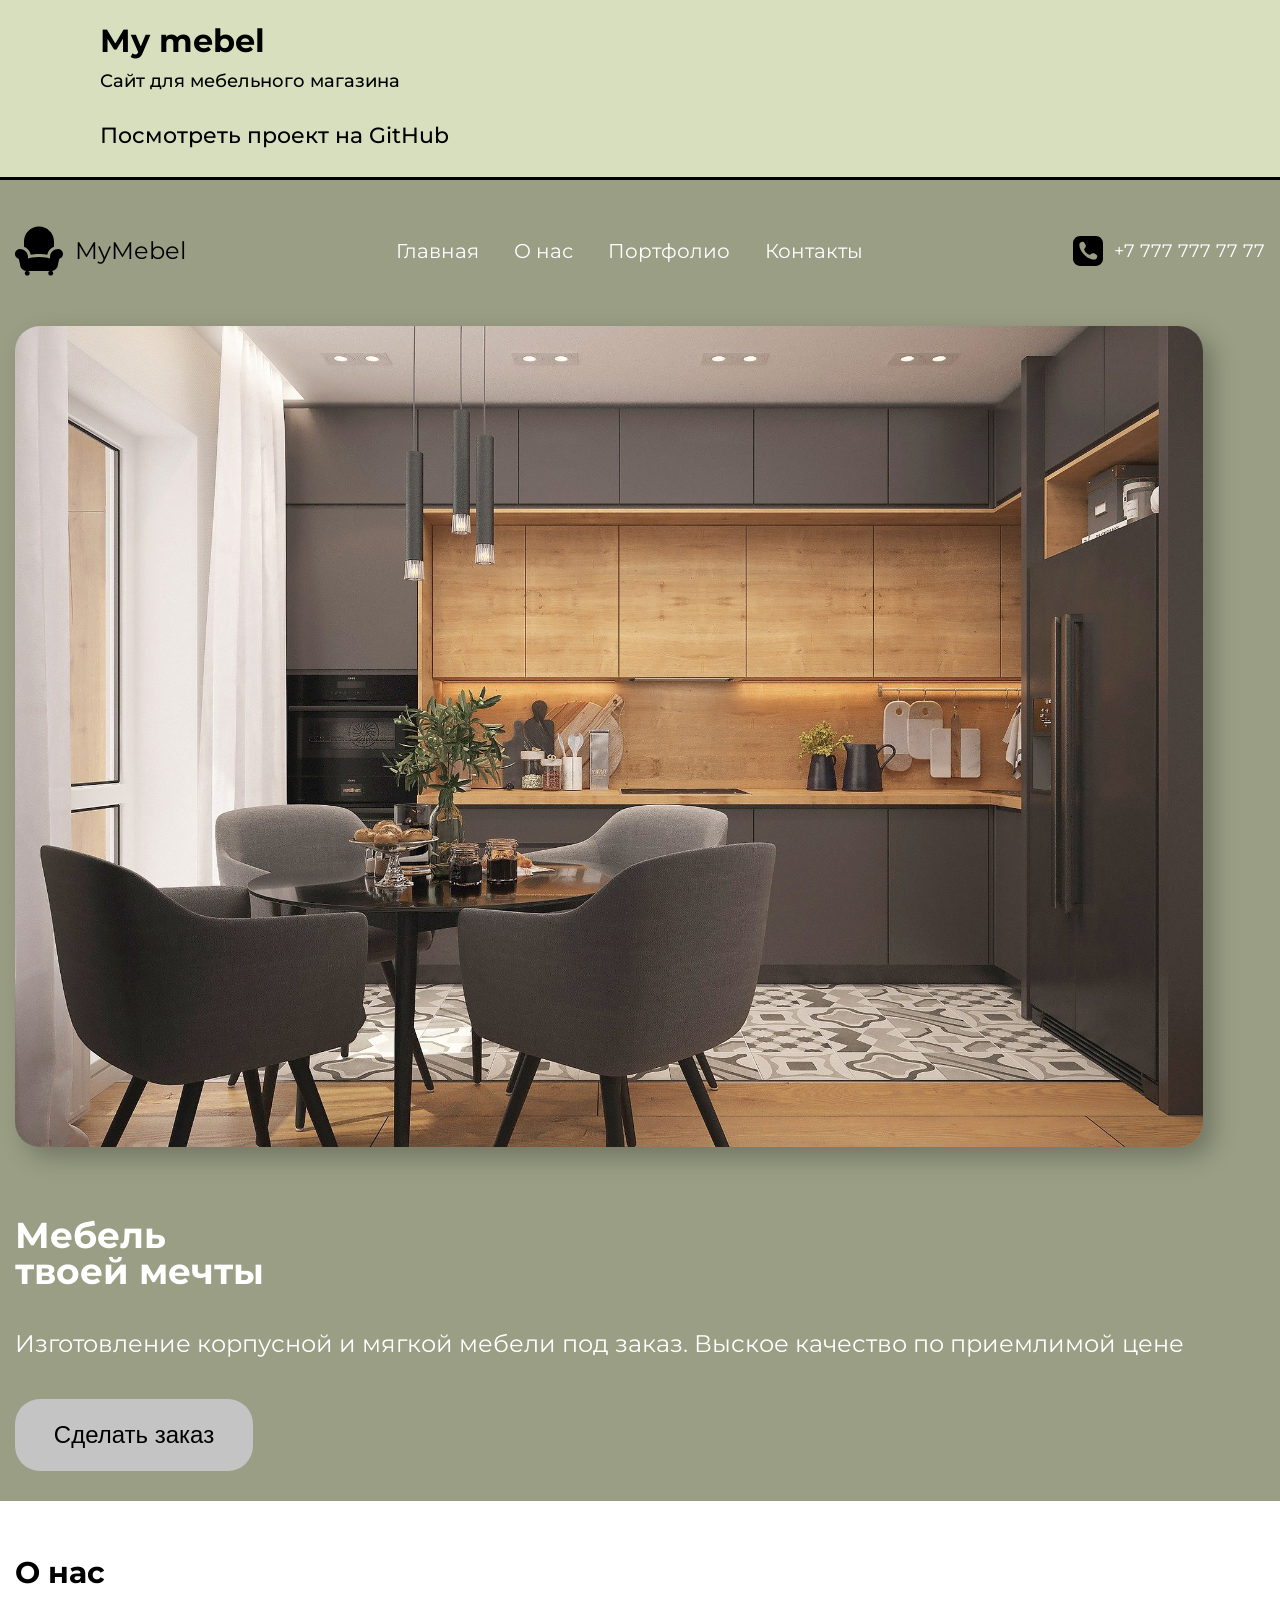
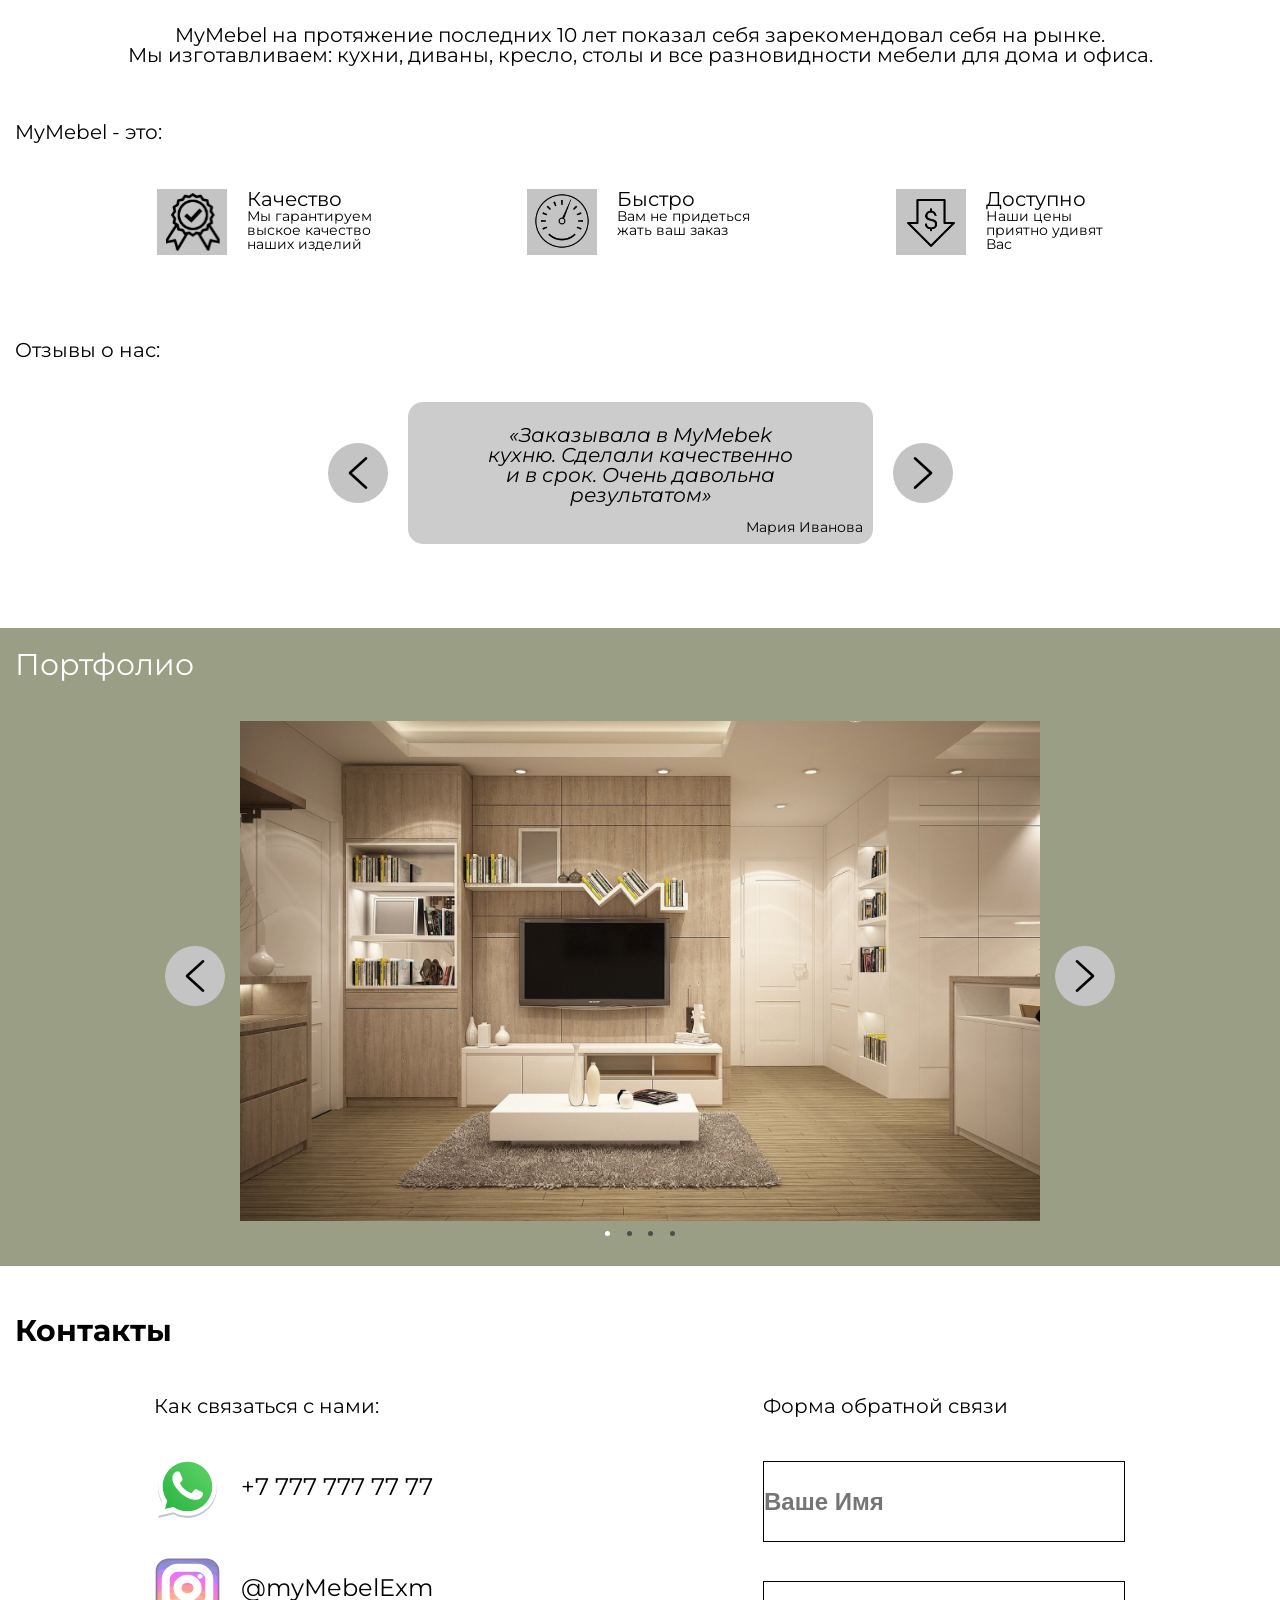
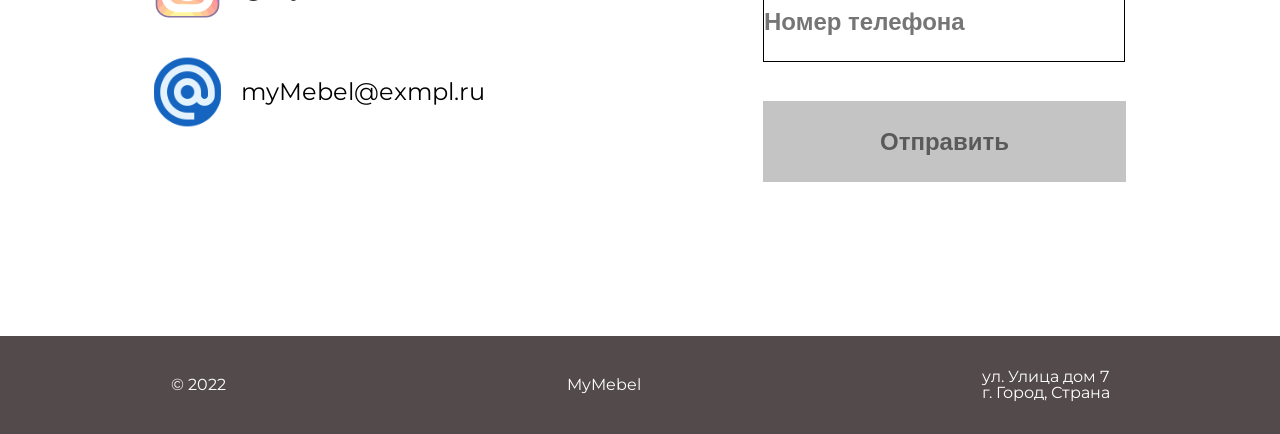
==== projects/mymebel/index.html @ f695c271 "feat main and portfolio pages" ====
<!DOCTYPE html>
<html lang="en">
<head>
  <link rel="preconnect" href="https://fonts.googleapis.com">
  <link rel="preconnect" href="https://fonts.gstatic.com" crossorigin>
  <link href="https://fonts.googleapis.com/css2?family=Montserrat:ital,wght@0,100..900;1,100..900&display=swap" rel="stylesheet">
  <meta charset="UTF-8">
  <meta name="viewport" content="width=device-width, initial-scale=1.0">
  <link rel="stylesheet" href="style.css">
  <link rel="stylesheet" href="../title-style.css">
  <title>Document</title>
</head>
<body>
  <div class="info-block">
    <div class="title-info-block">My mebel</div>
    <div class="description-info-block">Сайт для мебельного магазина</div>
    <div class="github-link">Посмотреть проект на GitHub</div>
  </div>
    <header class="header">
        <div class="container header-container">
            <div class="label">
                <div class="label-icon">
                    <img class="label-img" src="src/images/label-icon.svg" alt="label-icon">
                </div>
                <div class="label-text">MyMebel</div>
            </div>
            <div class="menu">
                <ul class="menu-list">
                    <li class="menu-item"><a class="menu-link" href="#main-page">Главная</a></li>
                    <li class="menu-item"><a class="menu-link" href="#about-page">О нас</a></li>
                    <li class="menu-item"><a class="menu-link" href="#portfolio-page">Портфолио</a></li>
                    <li class="menu-item"><a class="menu-link" href="#contacts-page">Контакты</a></li>
                    <li class="menu-item menu-item-nomer" >
                      <div class="contact-icon">
                      <img src="src/images/phone.svg" alt="phone-icon">
                      </div>
                      <div class="phone-nomber">+7 777 777 77 77</div>
                    </li>
                </ul>
            </div>
            <div class="contact-block">
                <div class="contact-icon">
                    <img src="src/images/phone.svg" alt="phone-icon">
                </div>
                <div class="phone-nomber">+7 777 777 77 77</div>
            </div>
            <div class="burger-menu">
              <span></span>
            </div>
        </div>
    </header>
    <main class="main">
        <section id="main-page"class="main-page">
            <div class="container main-page-container">
                <div class="main-page-info">
                    <h1 class="main-page-title"> Мебель <br>твоей мечты</h1>
                    <p class="main-page-text">Изготовление корпусной и мягкой мебели под заказ. Выское качество по приемлимой цене</p>
                    <button class="main-page-button">Сделать заказ</button>
                </div>
                <div class="main-page-image-block">
                    <img src="src/images/kitchenroom.jfif" alt="kitchenroom" class="main-page-image">
                </div>
            </div>    
        </section>
        <section id="about-page"class="about-page">
            <div class="container about-page-container">
                <div class="about-page-block">
                    <h2 class="about-page-title page-title">О нас</h2>
                    <p class="about-page-text">MyMebel на протяжение последних 10 лет показал себя  зарекомендовал себя на рынке. 
                        <br>Мы изготавливаем: кухни, диваны, кресло, столы и все разновидности мебели для дома и офиса. </p>
                </div>
            
                <div class="mymebel-block">
                    <h3 class="mymebel-info-title page-subtitle">MyMebel - это:</h3>
                    <div class="mymebel-info-text">
                        <div class="mymebel-info-quality">
                            <div class="mymebel-icon"><img src="src/images/icon-quality.svg" alt="quality-icon"></div>
                            <div class="quality-info">
                                <h3 class="page-subtitle">Качество</h3>
                                <p class="mymebel-text">Мы гарантируем выское качество наших изделий</p>
                            </div>
                        </div>
                        <div class="mymebel-info-speed">
                            <div class="mymebel-icon"><img src="src/images/icon-speed.svg" alt="speed-icon"></div>
                            <div class="speed-info">
                                <h3 class="page-subtitle">Быстро</h3>
                                <p class="mymebel-text">Вам не придеться жать ваш заказ</p>
                            </div>
                        </div>
                        <div class="mymebel-info-price">
                            <div class="mymebel-icon"><img src="src/images/icon-price.svg" alt="price-icon"></div>
                            <div class="price-info">
                                <h3 class="page-subtitle">Доступно</h3>
                                <p class="mymebel-text">Наши цены приятно удивят Вас</p>
                            </div>
                        </div>
                    </div>
                </div>
                <div class="reviews-block">
                    <h3 class="page-subtitle">Отзывы о нас:</h3>
                    <div class="reviews-info">
                      <div class="arrow arrow-left-reviews">
                        <img class="arrow-img arrow-img-left" src="src/images/arrow.svg" alt="arrow">
                      </div>
                        <div class="reviews active-review">  
                            <p class="reviews-text">«Заказывала в MyMebek кухню. Сделали качественно и в срок. Очень давольна результатом»</p>
                            <p class="reviews-author mymebel-title">Мария Иванова</p>
                        </div>
                        <div class="reviews ">  
                          <p class="reviews-text">«Очень доволен качеством мебели. Помогли с выбором, сделали дизайн проект.»</p>
                          <p class="reviews-author mymebel-title">Алихан Алимов</p>
                        </div>
                        <div class="reviews">  
                          <p class="reviews-text">«Заказала кухню в этой компании. Качетво отличное.Быстро изготовили и установили.»</p>
                          <p class="reviews-author mymebel-title">Светлана Петрова</p>
                        </div>
                        <div class="arrow arrow-right-reviews">
                          <img class="arrow-img arrow-img-right " src="src/images/arrow.svg" alt="arrow">
                        </div>
                    </div>
                </div>
            </div>
        </section>
        <section id="portfolio-page" class="portfolio-page">
          <div class="container portfolio-page-container">
            <h3 class="portfolio-title">Портфолио</h3>
              <div class="slader-wrapper-portfolio">
                <div class="arrow arrow-left-portfolio">
                  <img class="arrow-img arrow-img-left" src="src/images/arrow.svg" alt="arrow">
                </div>
                <div class="slader-images-portfolio">
                  <img class="portfolio-img active" src="src/images/portfolio-1.jpg" alt="portfolio">
                  <img class="portfolio-img" src="src/images/portfolio-2.jpg" alt="portfolio">
                  <img class="portfolio-img" src="src/images/portfolio-3.jpg" alt="portfolio">
                  <img class="portfolio-img" src="src/images/portfolio-4.jpg" alt="portfolio">
                </div>
                <div class="arrow arrow-right-portfolio">
                  <img class="arrow-img arrow-img-right" src="src/images/arrow.svg" alt="arrow">
                </div>
              </div>
              <div class="slider-dots">
                <div class="dot active-dot"></div>
                <div class="dot"></div>
                <div class="dot"></div>
                <div class="dot"></div>
              </div>
          </div>
        </section>
        <section id="contacts-page"class="contacts-page">
            <div class="container contacts-page-container">
                <h2 class="contacts-page-title page-title">Контакты</h2>
                <div class="contacts-block">
                    <div class="messenger">
                        <h3 class="page-subtitle">Как связаться с нами: </h3>
                        <a target="_blank" href="https://wa.me/77777777777?" class="messenger-block">
                            <img class="messenger-icon" src="src/images/whatsapp.svg" alt="whatsapp-icon">
                            <span class="messenger-text">+7 777 777 77 77</span>
                        </a>
                        <a target="_blank" href="https://www.instagram.com/myMebelExm" class="messenger-block">
                            <img class="messenger-icon" src="src/images/inst.svg" alt="inst-icon">
                            <span class="messenger-text">@myMebelExm</span>
                        </a>
                        <a target="_blank" href="mailto:myMebel@exmpl.ru" class="messenger-block">
                            <img class="messenger-icon" src="src/images/mail.svg" alt="mail-icon">
                            <span class="messenger-text">myMebel@exmpl.ru</span>
                        </a>
                    </div>
                    <div class="feedback-block">
                        <h3 class="page-subtitle">Форма обратной связи</h3>
                        <form class="feedback-form" name="feedback" >
                           <input name="nameinput" class="input-feedback" type="text" placeholder="Ваше Имя">
                           <input name="phoneinput" class="input-feedback" type="text" placeholder="Номер телефона">
                           <button name="submit" class="button-feedback" type="submit">Отправить</button>
                        </form>
                    </div>
                </div>
            </div>
        </section>
    </main>
    <footer class="footer">
        <div class="footer-text">© 2022</div>
        <div class="footer-text">MyMebel</div>
        <div class="footer-text">ул. Улица дом 7<br>г. Город, Страна</div>
    </footer>
    <script src="script.js"></script>
</body>
</html>
---- projects/mymebel/style.css ----
*{padding: 0;margin: 0;border: 0;}
*,*:before,*:after{-moz-box-sizing: border-box;-webkit-box-sizing: border-box;box-sizing: border-box;}
:focus,:active{outline: none;}
a:focus,a:active{outline: none;}
nav,footer,header,aside{display: block;}
html,body{height:100%;width:100%;font-size:100%; min-width: $minwidth; line-height:1;font-size:14px; font-family:$fontfamily; -ms-reviews-text-size-adjust:100%;-moz-text-size-adjust:100%;-webkit-text-size-adjust:100%;}
input,button,textarea{font-family:$fontfamily;}
input::-ms-clear{display: none;}
button{cursor: pointer;}
button::-moz-focus-inner{padding:0;border:0;}
a,a:visited{text-decoration: none;}
a:hover{text-decoration: none;}
ul li{list-style: none;}
img{vertical-align: top;}
h1,h2,h3,h4,h5,h6{font-size:inherit;font-weight: inherit;}

/* Обнуление стилей*/

body{
  font-family: "Montserrat", sans-serif;
}

.header{
  background-color: #999E84;
}

.container{
  max-width: 1200px;
  padding: 0 15px;
  margin: 0 auto;
}

.header-container{
  padding-top: 46px;
  display: flex;
  align-items: center;  
  justify-content: space-between;
}

.label{
  display: flex;
  align-items: center;  
}

.label-icon{
  margin-right: 12px;
}

.label-text{
  font-size: 24px;
}

.menu{
  width: 467px;
}

.menu-list{
  display: flex;
  justify-content: space-between;    
}

.menu-link{
  color: #FFFFFF;
  font-size: 20px;
  font-weight: 400;
}

.contact-block{
  display: flex;
  align-items: center; 
}

.contact-icon{
  margin-right: 11px;
}

.phone-nomber{
  color: #FFFFFF;
  font-size: 18px; 
  white-space: nowrap;
}

.main-page{
  background-color: #999E84;
  padding-top: 103px;
  height: 100vh;
}

.main-page-container{
  display: flex;
  justify-content: space-between;
}

.main-page-info{
  flex: 0 1 366;
  

}

.main-page-title{
  font-size: 36px;
  font-weight: 700;
  color: #FFFFFF;
  padding-bottom: 43px;
}

.main-page-text{
  font-size: 24px;
  font-weight: 400;
  color: #FFFFFF;
  padding-bottom: 43px;
}

.main-page-button{
  height: 72px;
  width: 238px;
  border-radius: 25px;
  background-color: #C4C4C4;
  font-size: 24px;
  font-weight: 400;
}
    

.main-page-image{
  height: 502px;
  width: 695px;
  border-radius: 25px;  
  box-shadow: 10px 10px 25px 0px #00000040;
}

.about-page-container{
  padding-top: 57px;
}

.page-title{
  font-size: 30px;
  font-weight: 700;   
}

.about-page-title{
  padding-bottom: 37px;
}

.about-page-text{
  font-size: 20px;
  font-weight: 400;
  text-align: center;
  padding-bottom: 57px;
}

.mymebel-info-title{
  padding-bottom: 47px;
}
.page-subtitle{
  font-size: 20px;
  font-weight: 400;
}

.mymebel-text{
  font-size: 14px;
  font-weight: 400;
  width: 137px;
}

.mymebel-info-text{
  display: flex;
  justify-content: space-evenly;
  padding-bottom: 85px;
}

.mymebel-info-quality{
  display: flex;
}   

.mymebel-icon{
  padding-right: 20px;
}

.mymebel-info-speed{
  display: flex;
} 

.mymebel-info-price{
  display: flex;
} 

.reviews-info{
  display: flex;
  justify-content: center;
  align-items: center;
  padding-top: 42px;
  padding-bottom: 84px;
}

.reviews{
  width: 465px;
  height: 142px;
  border-radius: 15px;
  background-color: #C4C4C4DB;
  margin: 0 35px 0 35px;
  display: none;
  flex-direction: column;
  justify-content: space-between;
  margin: 0 20px;
} 
 .active-review{
  display: flex;
 }

.reviews-text{
  width: 308px;
  font-size: 20px;
  font-style: italic;
  font-weight: 400;
  text-align: center;
  margin: 23px 78px 0 79px;
}

.reviews-author{
  padding: 0 10px 10px 0;
  text-align: right;
}

.portfolio-page{
  background-color: #999E84;
}

.portfolio-title{
  padding: 22px 0 41px 0;
  font-size: 30px;
  font-weight: 400;
  color: #FFFFFF;
}

.contacts-page-title{
  margin:50px 0;
}

.contacts-block{
  display: flex;
  justify-content: space-around;
  padding-bottom: 154px;
}

.messenger-block{
  display: flex;
  align-items: center;
  margin-top: 37px;
}

.messenger-block:first-child {
  margin-top: 31px;
} 
    
.messenger-text{
  font-size: 24px;
  font-weight: 400;
  padding-left: 20px;
  color: #000000;
}

.messenger-icon{
  width: 67px;
  height: auto;
}

.feedback-form{
  display: flex;
  flex-direction: column;
    
}

.input-feedback{
  width: 362px;
  height: 81px;
  border: 1px solid #000000;
  margin-bottom: 39px;
  font-size: 24px;
  font-weight: 700;
  color: #000000;
}

.input-feedback:first-child{
  margin-top: 45px;
}

.input-feedback::placeholder{
  font-size: 24px;
  font-weight: 700;
  color: #0000008A;
}

.button-feedback{
  width: 363px;
  height: 81px;
  background-color: #C4C4C4;
  font-size: 24px;
  font-weight: 700;
  color: #0000008A;
}

.footer{
  height: 98px;
  display: flex;
  justify-content: space-around;
  align-items: center;
  background-color: #534B4B;
}

.footer-text{
  font-size: 16px;
  font-weight: 400;
  color: #FFFFFF;
}

.burger-menu{
  display: none;
}

.portfolio-img{
  display: none;
  width: 100%;
  height: 100%;
  object-fit: cover;

}

.portfolio-img.active{
  display: block;
}

.slader-wrapper-portfolio{
  display: flex;
  align-items: center;
  justify-content: center; 
}

.slader-images-portfolio{
  width: 800px;
  height: 500px;
  overflow: hidden;
  margin: 0 15px 10px 15px;
}

.arrow{
  width: 60px;
  height: 60px;
  border-radius: 50%;
  background-color: #C4C4C4;
  display: flex;
  align-items: center;
  justify-content: center; 
}

.arrow-img-right{
  transform: rotate(180deg);
}

.slider-dots{
  margin: 0 auto;
  display: flex;
  justify-content: space-between;
  width: 70px;
  padding-bottom: 30px;
}

.dot{
  width: 5px;
  height: 5px;
  border-radius: 50%;
  background-color: #534B4B;
}

.active-dot{
  background-color: white;
}

.menu-item-nomer{
  display: none;
}

@media (max-width: 1300px){
  .container{
    max-width: 100%;
  }

  .main-page-container{
    flex-wrap: wrap-reverse;
  }

  .main-page-image-block{
    width: 100vw;
    margin-bottom: 70px;
  }

  .main-page-image{
    width: 95%;
    height: auto;
  }

  .main-page{
    padding-top: 50px;
    height: auto;
  }

  .main-page-button{
    margin-bottom: 30px;
  }
}

@media(max-width: 1000px){
  .slader-images-portfolio{
    width: 600px;
    height: 375px;
  }
}

@media (max-width: 850px){
  .header-container{
    padding-top: 15px;
  }

  .mymebel-info-text{
    flex-direction: column;
  }

  .mymebel-icon{
    margin-bottom: 10px;
  }

  .mymebel-text{
    width: auto;
  }
}

@media (max-width: 750px){
  .contacts-block{
    flex-direction: column;
  }

  .messenger{
    margin-bottom: 30px;
  }

  .input-feedback:first-child{
    margin-top: 25px;
  }

  .slader-images-portfolio{
    width: 400px;
    height: 250px;
  }

  .arrow{
    width: 30px;
    height: 30px;
  }

  .arrow-img{
    width: 20px;
    height: auto;
  }

}

@media(max-width: 540px){
  .slader-images-portfolio{
    width: 300px;
    height: 180px;
  }
  .input-feedback,.button-feedback{
    width: 280px;
    height: 60px;
  }
} 

@media (max-width: 650px){
  .reviews-text{
    font-size: 14px;
    width: 100%;
    text-align: left;
    margin: 0;
    padding: 10px;
  }

  .reviews-author{
    font-size: 10px;
  }

  .reviews{
    width: 70%;
    height: auto;
  }

  .label-img{
    width: 30px;
    height: auto;
  }

  .label-text{
    font-size: 18px;
  }
}

@media (max-width: 400px){
  .slader-images-portfolio{
    width: 240px;
    height: 150px;
  }

  .main-page-title{
    font-size: 30px;
    padding-bottom: 15px;
  }

  .main-page-text{
    font-size: 18px;
    width: auto;
  }
    
  .main-page-button{
    height: 60px;
    width: 150px;
    font-size: 18px;
  }

  .page-title{
    font-size: 24px;
  }

  .about-page-text{
    font-size: 14px;
  }
  .messenger-text,.input-feedback::placeholder,.button-feedback{
    font-size: 18px;
  }

   .contact-block{
    display: none;
  }
  .menu-item-nomer{
    display: flex;
    align-items: center ;
  }
}


@media (max-width: 350px){
  .messenger-text{
    font-size: 16px;
  }
}

@media (max-width:300px){
  .footer{
    flex-direction: column;
    align-items: flex-start;
    padding-left: 30px;
  }
}

@media (max-width: 950px){
  .menu-list{
    flex-direction: column;
    height: 100vh;
    width: 100%;
    background-color: #999E84;
    position: absolute;
    top: -100vh;
    left: 0;
    justify-content: start;
    padding: 20px;
    transition: top 0.5s ease;
  }

  .menu-link{
    font-size: 28px;
  }

  .menu-item{
    padding-bottom: 10px;
  }

  .active{
    top: 0;
  }

  .burger-menu{
    margin-left: 30px;
    display: flex;
    width: 40px;
    height: 30px;
    position: relative;
    align-items: center;
    flex: 0 0 40px;
    
  }

  .burger-menu span{
    display: block;
    width: 100%;
    height: 3px;
    background-color: #000000;
    
  }

  .burger-menu::after,.burger-menu::before{
    content: '';
    position: absolute;
    width: 100%;
    height: 3px;
    background-color: #000000;  
  }

  .burger-menu::after{
    top: 0;
  }

  .burger-menu::before{
    bottom: 0;
  }

  .burger-menu.open span{
    display: none;
  }

  .burger-menu.open::after{
    top:13px;
    transform: rotate(45deg);
  }

  .burger-menu.open::before{
    bottom: 13px;
    transform: rotate(-45deg);
  }
  
  .disabled-scroll{
    overflow: hidden;
 }
}
---- projects/title-style.css ----
.info-block{
  height: 180px;
  background-color: #d8dfbe;
  border-bottom: 3px solid #000000;
}

.title-info-block{
  font-size: 32px;
  font-weight: 700;
  padding: 25px 0 15px 100px;
}

.description-info-block{
  font-size: 18px;
  font-weight: 500;
  padding-left: 100px;
  padding-bottom: 35px;
}

.github-link{
  font-size: 22px;
  font-weight: 500;
  padding-left: 100px;
  color: #000000;
}

.github-link:hover{
  color: #5c6244;
}
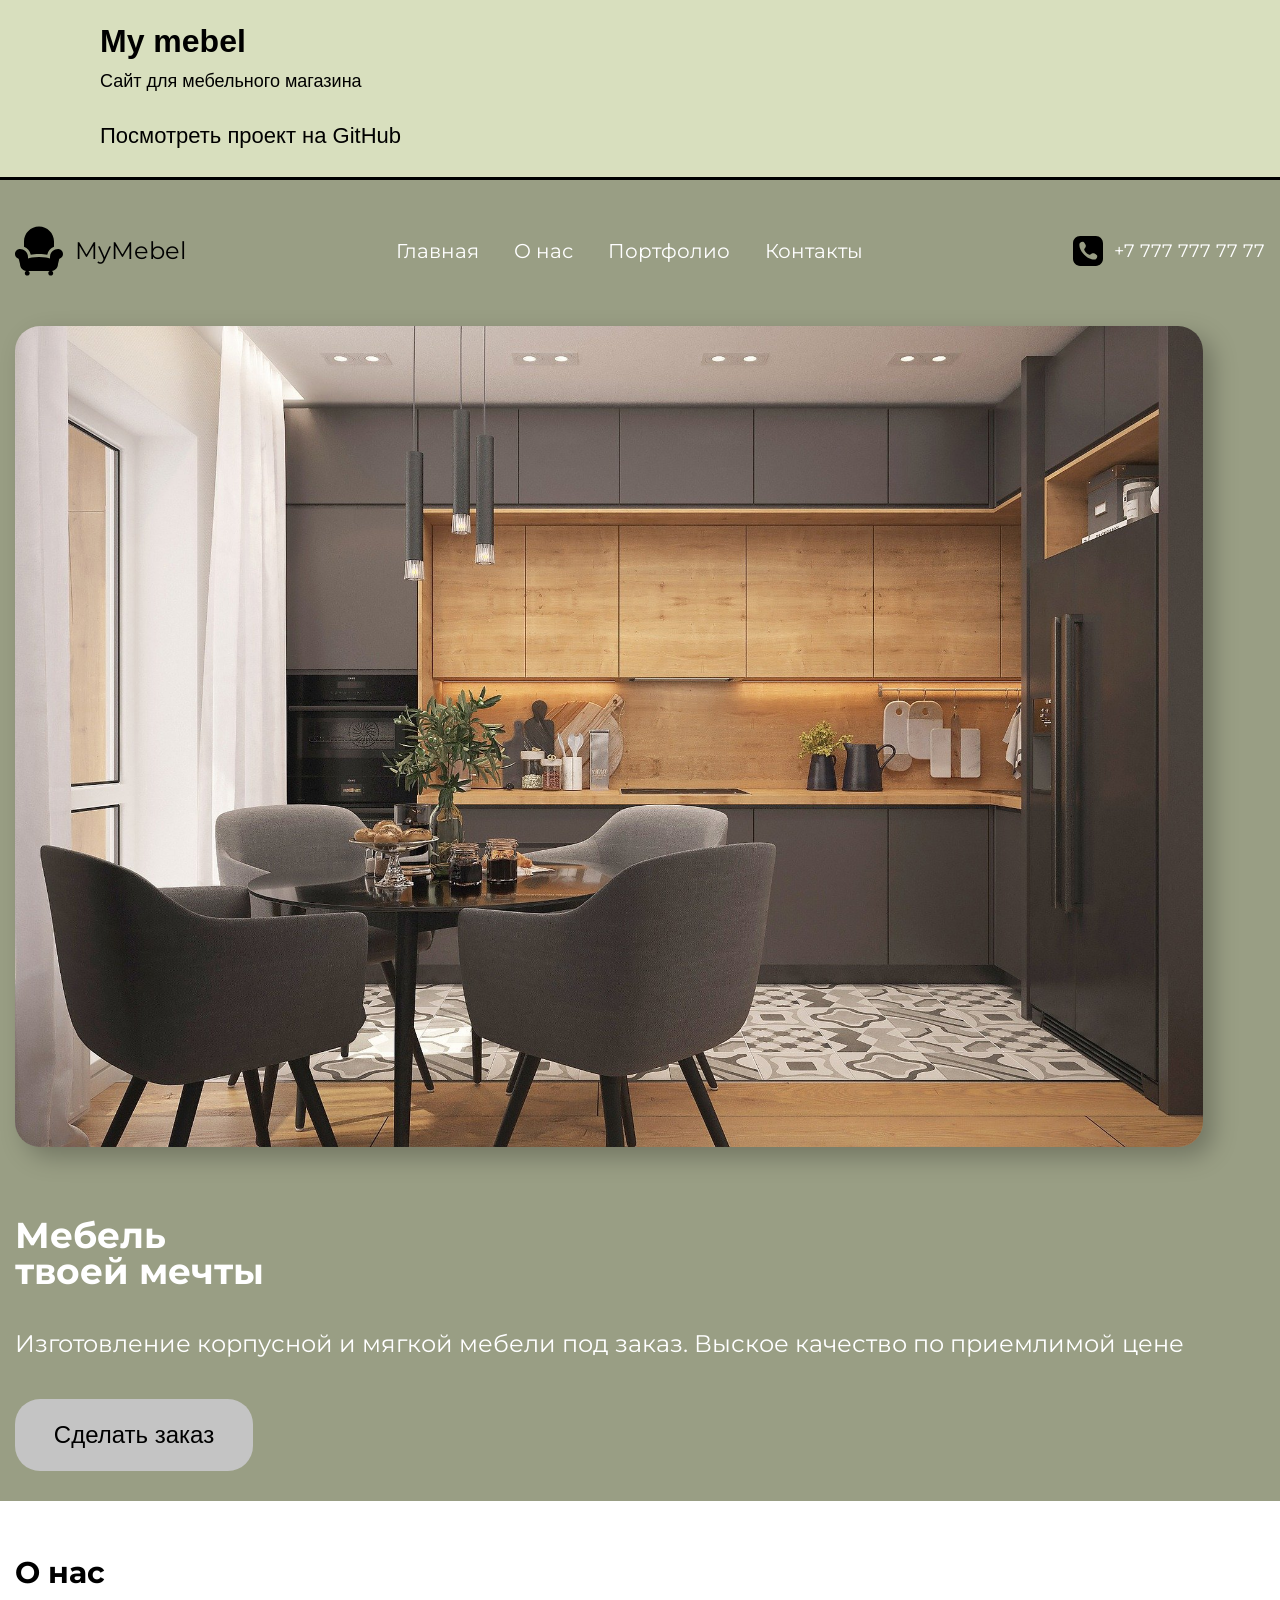
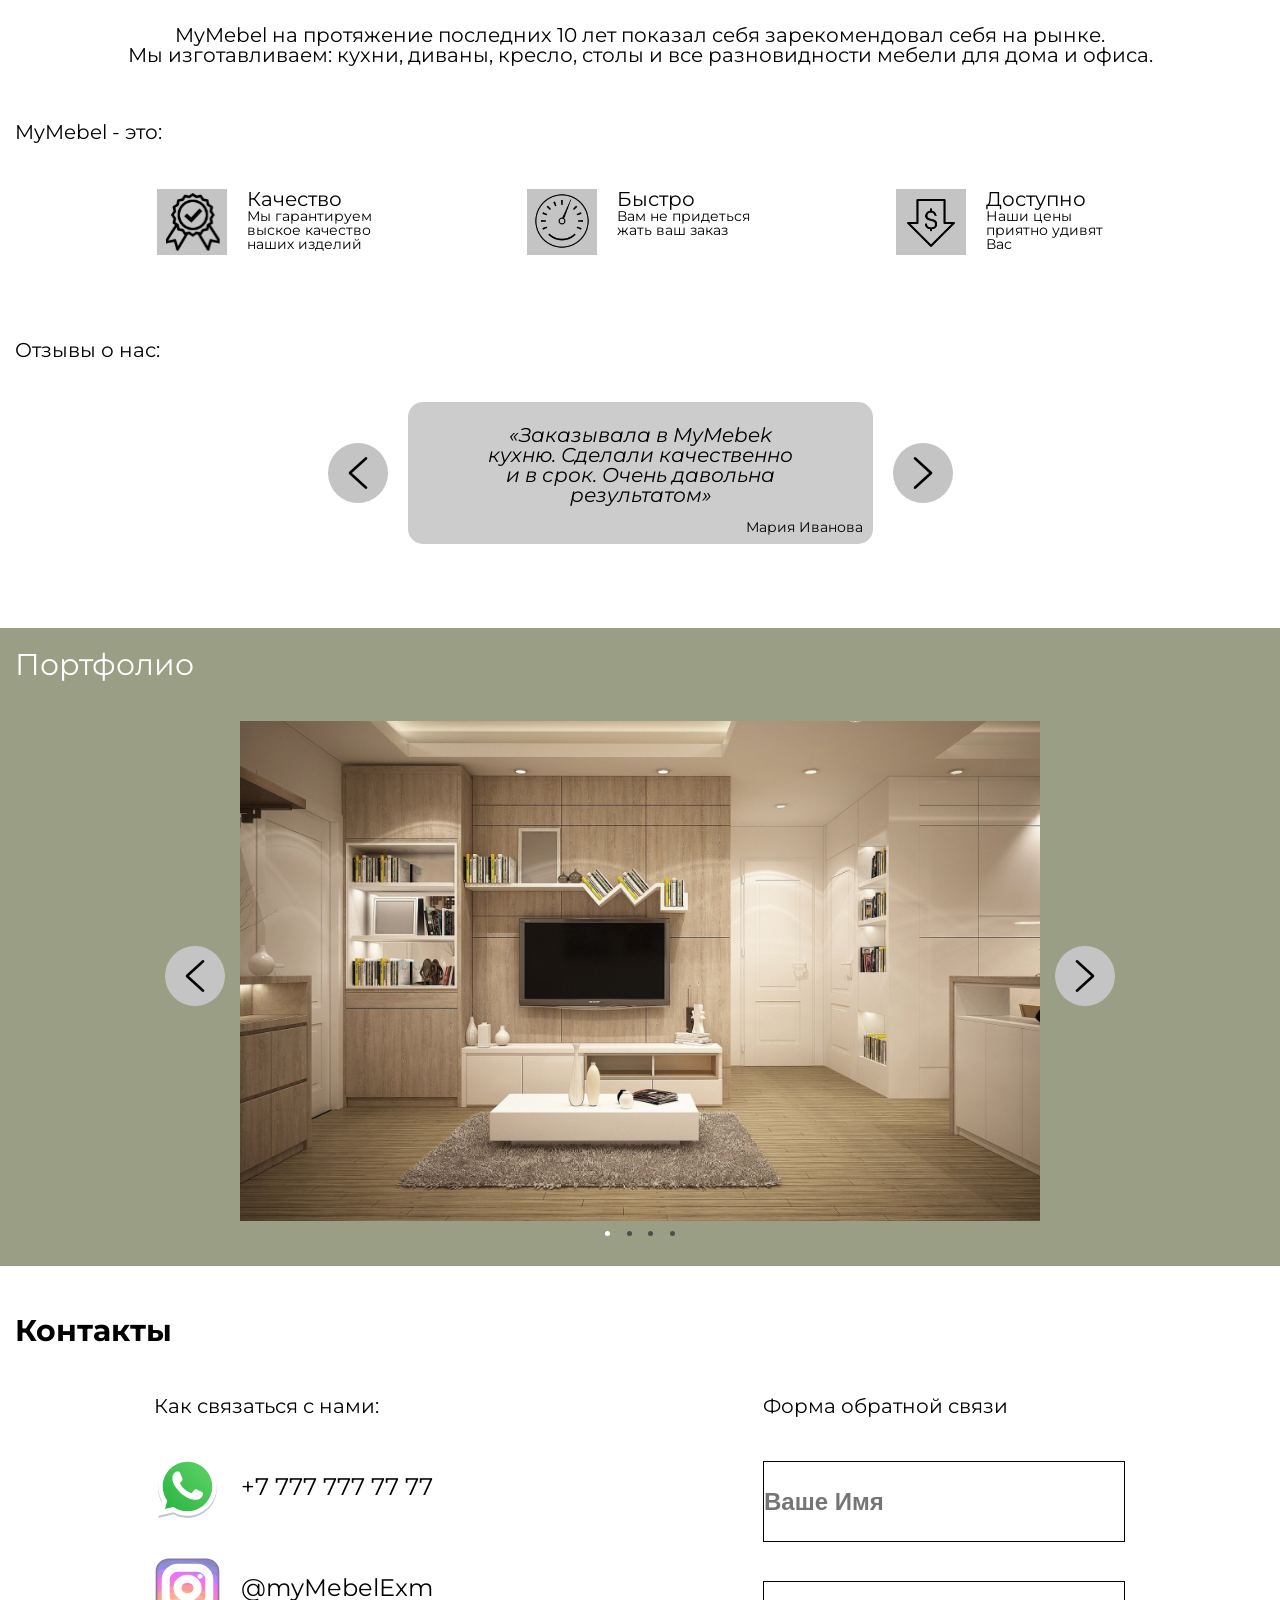
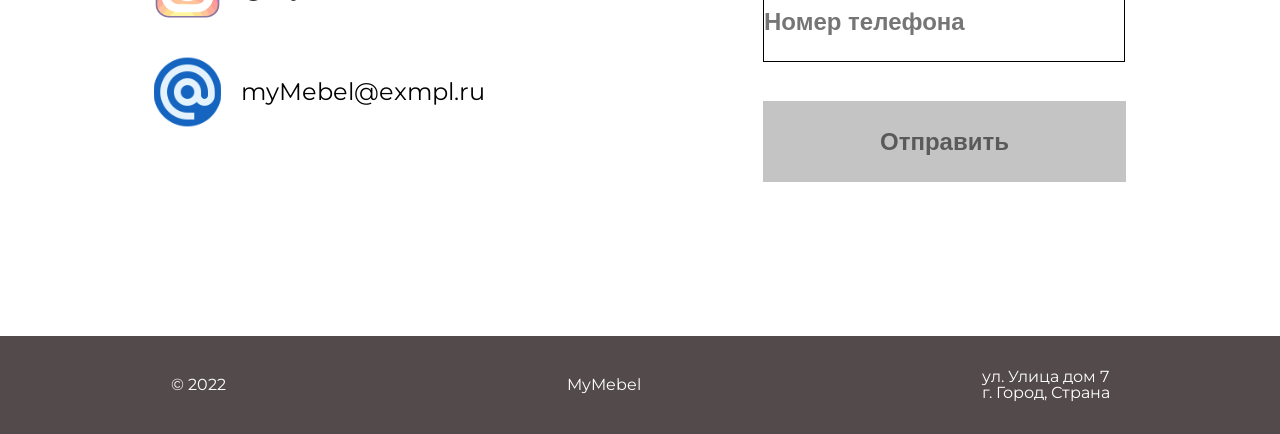
==== commit 12f548f0: "feat contact block" ====
--- a/projects/mymebel/index.html
+++ b/projects/mymebel/index.html
@@ -1,6 +1,9 @@
 <!DOCTYPE html>
 <html lang="en">
 <head>
+  <link rel="preconnect" href="https://fonts.googleapis.com">
+  <link rel="preconnect" href="https://fonts.gstatic.com" crossorigin>
+  <link href="https://fonts.googleapis.com/css2?family=Montserrat:ital,wght@0,100..900;1,100..900&family=Sofia+Sans:ital,wght@0,1..1000;1,1..1000&display=swap" rel="stylesheet">
   <link rel="preconnect" href="https://fonts.googleapis.com">
   <link rel="preconnect" href="https://fonts.gstatic.com" crossorigin>
   <link href="https://fonts.googleapis.com/css2?family=Montserrat:ital,wght@0,100..900;1,100..900&display=swap" rel="stylesheet">
@@ -8,6 +11,7 @@
   <meta name="viewport" content="width=device-width, initial-scale=1.0">
   <link rel="stylesheet" href="style.css">
   <link rel="stylesheet" href="../title-style.css">
+  
   <title>Document</title>
 </head>
 <body>
--- a/projects/title-style.css
+++ b/projects/title-style.css
@@ -2,12 +2,14 @@
   height: 180px;
   background-color: #d8dfbe;
   border-bottom: 3px solid #000000;
+  font-family: "Inter", sans-serif;
 }
 
 .title-info-block{
   font-size: 32px;
   font-weight: 700;
   padding: 25px 0 15px 100px;
+  font-family: "Inter", sans-serif;
 }
 
 .description-info-block{
@@ -15,6 +17,7 @@
   font-weight: 500;
   padding-left: 100px;
   padding-bottom: 35px;
+  font-family: "Inter", sans-serif;
 }
 
 .github-link{
@@ -22,6 +25,7 @@
   font-weight: 500;
   padding-left: 100px;
   color: #000000;
+  font-family: "Inter", sans-serif;
 }
 
 .github-link:hover{
